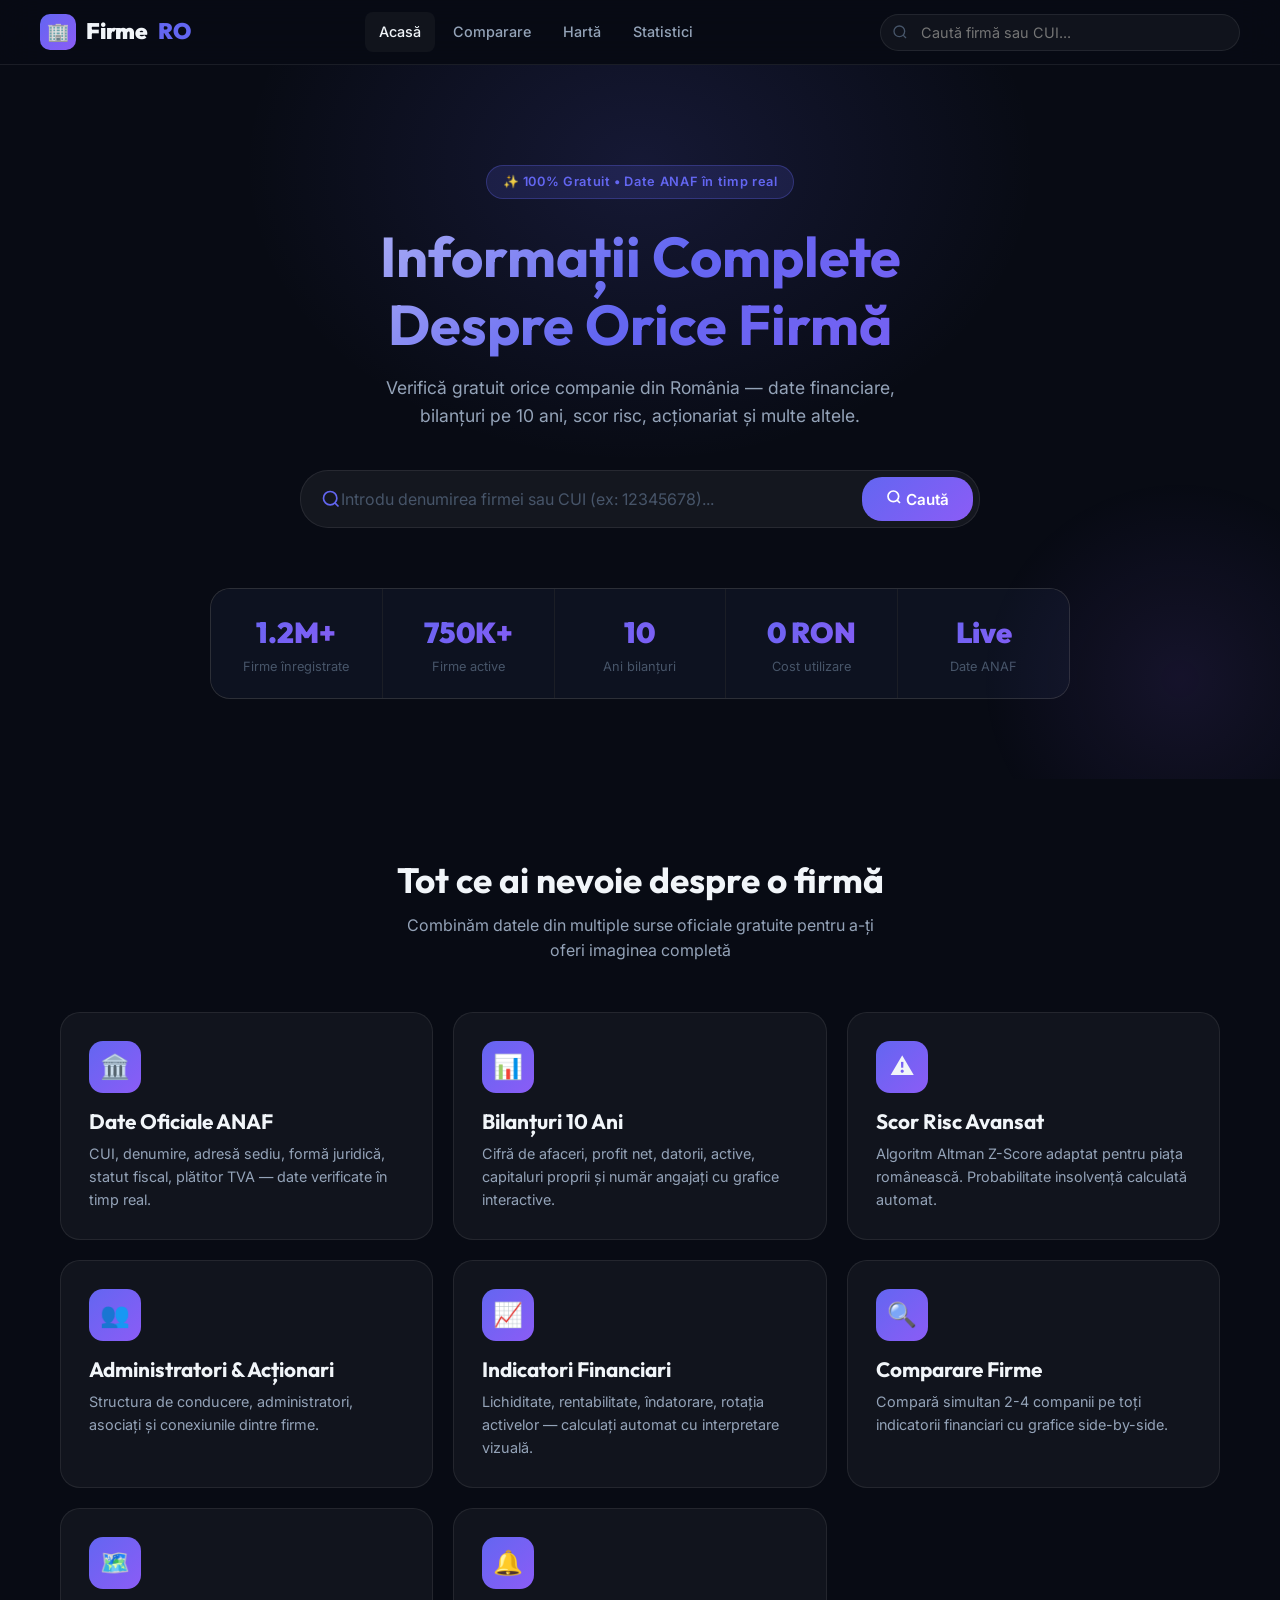
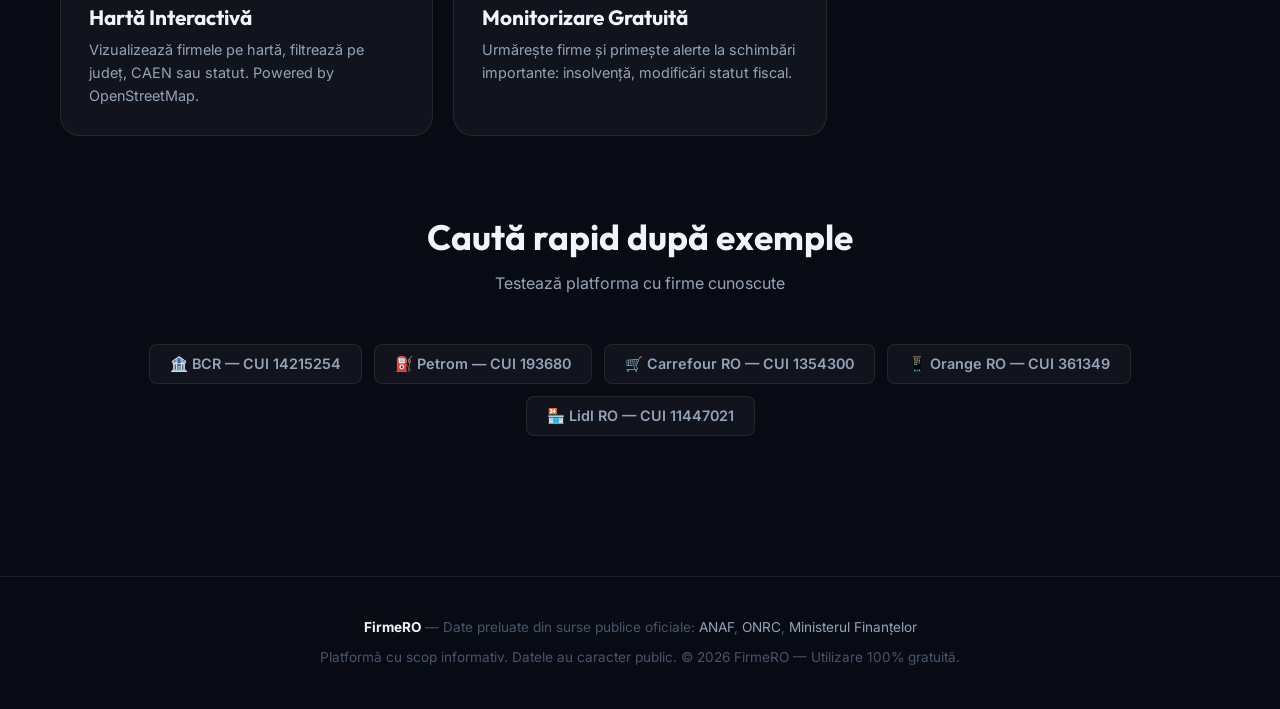
==== index.html @ efd2452d "Initial commit: FirmeRO frontend - platforma gratuita informatii firme Romania" ====
<!DOCTYPE html>
<html lang="ro">
<head>
<meta charset="UTF-8">
<meta name="viewport" content="width=device-width, initial-scale=1.0">
<title>FirmeRO — Informații Gratuite Despre Firme din România</title>
<meta name="description" content="Verifică gratuit orice firmă din România. Date financiare, bilanțuri, scor risc, acționariat. Alternativă gratuită la listafirme.ro, termene.ro și risco.ro.">
<link rel="stylesheet" href="css/main.css">
<link rel="icon" href="data:image/svg+xml,<svg xmlns='http://www.w3.org/2000/svg' viewBox='0 0 100 100'><text y='.9em' font-size='90'>🏢</text></svg>">
</head>
<body>

<nav class="navbar">
  <div class="navbar-inner">
    <a href="index.html" class="navbar-brand">
      <div class="brand-icon">🏢</div>
      Firme<span class="brand-dot">RO</span>
    </a>
    <nav class="navbar-nav">
      <a href="index.html" class="active">Acasă</a>
      <a href="comparare.html">Comparare</a>
      <a href="harta.html">Hartă</a>
      <a href="statistici.html">Statistici</a>
    </nav>
    <div class="navbar-search">
      <svg class="search-icon" width="16" height="16" fill="none" stroke="currentColor" stroke-width="2" viewBox="0 0 24 24"><circle cx="11" cy="11" r="8"/><path d="m21 21-4.35-4.35"/></svg>
      <input id="navSearch" class="search-input" type="text" placeholder="Caută firmă sau CUI...">
    </div>
  </div>
</nav>

<section class="hero">
  <div class="hero-badge">✨ 100% Gratuit &bull; Date ANAF în timp real</div>
  <h1 class="hero-title">Informații Complete<br>Despre Orice Firmă</h1>
  <p class="hero-subtitle">Verifică gratuit orice companie din România — date financiare, bilanțuri pe 10 ani, scor risc, acționariat și multe altele.</p>

  <div class="search-box" id="heroSearch">
    <div class="search-box-inner">
      <svg width="20" height="20" fill="none" stroke="#6366f1" stroke-width="2" viewBox="0 0 24 24" style="flex-shrink:0"><circle cx="11" cy="11" r="8"/><path d="m21 21-4.35-4.35"/></svg>
      <input id="mainSearchInput" class="search-box-input" type="text"
        placeholder="Introdu denumirea firmei sau CUI (ex: 12345678)..."
        autocomplete="off" spellcheck="false">
      <button class="search-box-btn" onclick="doSearch()">
        <svg width="16" height="16" fill="none" stroke="currentColor" stroke-width="2.5" viewBox="0 0 24 24"><circle cx="11" cy="11" r="8"/><path d="m21 21-4.35-4.35"/></svg>
        <span>Caută</span>
      </button>
    </div>
    <div class="search-dropdown" id="searchDropdown"></div>
  </div>

  <div class="stats-bar">
    <div class="stat-item">
      <div class="stat-num" id="statFirme">1.2M+</div>
      <div class="stat-label">Firme înregistrate</div>
    </div>
    <div class="stat-item">
      <div class="stat-num" id="statActive">750K+</div>
      <div class="stat-label">Firme active</div>
    </div>
    <div class="stat-item">
      <div class="stat-num">10</div>
      <div class="stat-label">Ani bilanțuri</div>
    </div>
    <div class="stat-item">
      <div class="stat-num">0 RON</div>
      <div class="stat-label">Cost utilizare</div>
    </div>
    <div class="stat-item">
      <div class="stat-num">Live</div>
      <div class="stat-label">Date ANAF</div>
    </div>
  </div>
</section>

<section class="recent-section container" id="recentSection" style="display:none">
  <h3 style="color:var(--text-secondary);font-size:0.9rem;font-weight:600;text-transform:uppercase;letter-spacing:.05em">Căutări recente</h3>
  <div class="recent-list" id="recentList"></div>
</section>

<section class="features-section">
  <div class="container">
    <div class="section-header">
      <h2 class="section-title">Tot ce ai nevoie despre o firmă</h2>
      <p class="section-subtitle">Combinăm datele din multiple surse oficiale gratuite pentru a-ți oferi imaginea completă</p>
    </div>
    <div class="features-grid">
      <div class="feature-card">
        <div class="feature-icon">🏛️</div>
        <h3>Date Oficiale ANAF</h3>
        <p>CUI, denumire, adresă sediu, formă juridică, statut fiscal, plătitor TVA — date verificate în timp real.</p>
      </div>
      <div class="feature-card">
        <div class="feature-icon">📊</div>
        <h3>Bilanțuri 10 Ani</h3>
        <p>Cifră de afaceri, profit net, datorii, active, capitaluri proprii și număr angajați cu grafice interactive.</p>
      </div>
      <div class="feature-card">
        <div class="feature-icon">⚠️</div>
        <h3>Scor Risc Avansat</h3>
        <p>Algoritm Altman Z-Score adaptat pentru piața românească. Probabilitate insolvență calculată automat.</p>
      </div>
      <div class="feature-card">
        <div class="feature-icon">👥</div>
        <h3>Administratori & Acționari</h3>
        <p>Structura de conducere, administratori, asociați și conexiunile dintre firme.</p>
      </div>
      <div class="feature-card">
        <div class="feature-icon">📈</div>
        <h3>Indicatori Financiari</h3>
        <p>Lichiditate, rentabilitate, îndatorare, rotația activelor — calculați automat cu interpretare vizuală.</p>
      </div>
      <div class="feature-card">
        <div class="feature-icon">🔍</div>
        <h3>Comparare Firme</h3>
        <p>Compară simultan 2-4 companii pe toți indicatorii financiari cu grafice side-by-side.</p>
      </div>
      <div class="feature-card">
        <div class="feature-icon">🗺️</div>
        <h3>Hartă Interactivă</h3>
        <p>Vizualizează firmele pe hartă, filtrează pe județ, CAEN sau statut. Powered by OpenStreetMap.</p>
      </div>
      <div class="feature-card">
        <div class="feature-icon">🔔</div>
        <h3>Monitorizare Gratuită</h3>
        <p>Urmărește firme și primește alerte la schimbări importante: insolvență, modificări statut fiscal.</p>
      </div>
    </div>
  </div>
</section>

<section class="container" style="padding-bottom:60px">
  <div class="section-header">
    <h2 class="section-title">Caută rapid după exemple</h2>
    <p class="section-subtitle">Testează platforma cu firme cunoscute</p>
  </div>
  <div style="display:flex;flex-wrap:wrap;gap:12px;justify-content:center;margin-top:24px" id="quickExamples">
    <button class="btn btn-ghost" onclick="goFirma('14215254')">🏦 BCR — CUI 14215254</button>
    <button class="btn btn-ghost" onclick="goFirma('193680')">⛽ Petrom — CUI 193680</button>
    <button class="btn btn-ghost" onclick="goFirma('1354300')">🛒 Carrefour RO — CUI 1354300</button>
    <button class="btn btn-ghost" onclick="goFirma('361349')">📱 Orange RO — CUI 361349</button>
    <button class="btn btn-ghost" onclick="goFirma('11447021')">🏪 Lidl RO — CUI 11447021</button>
  </div>
</section>

<footer class="footer">
  <div class="container">
    <p style="margin-bottom:8px">
      <strong style="color:var(--text-primary)">FirmeRO</strong> — Date preluate din surse publice oficiale: 
      <a href="https://www.anaf.ro" target="_blank">ANAF</a>,
      <a href="https://www.onrc.ro" target="_blank">ONRC</a>,
      <a href="https://www.mfinante.gov.ro" target="_blank">Ministerul Finanțelor</a>
    </p>
    <p>Platformă cu scop informativ. Datele au caracter public. © 2026 FirmeRO — Utilizare 100% gratuită.</p>
  </div>
</footer>

<script src="js/api.js"></script>
<script src="js/search.js"></script>
<script>
function goFirma(cui) { window.location.href = `firma.html?cui=${cui}`; }
function doSearch() {
  const val = document.getElementById('mainSearchInput').value.trim();
  if (!val) return;
  const cui = val.replace(/\D/g,'');
  if (cui.length >= 4) goFirma(cui);
}
document.getElementById('mainSearchInput').addEventListener('keydown', e => { if(e.key==='Enter') doSearch(); });
document.getElementById('navSearch').addEventListener('keydown', e => {
  if(e.key==='Enter') {
    const val = e.target.value.trim().replace(/\D/g,'');
    if(val.length>=4) goFirma(val);
  }
});
initSearch('mainSearchInput','searchDropdown');
loadRecentSearches();
</script>
</body>
</html>
---- css/main.css ----
@import url('https://fonts.googleapis.com/css2?family=Inter:wght@300;400;500;600;700;800&family=Outfit:wght@400;600;700;900&display=swap');

:root {
  --bg-primary: #080b14;
  --bg-secondary: #0d1220;
  --bg-card: rgba(255,255,255,0.04);
  --bg-card-hover: rgba(255,255,255,0.07);
  --border: rgba(255,255,255,0.08);
  --border-hover: rgba(99,102,241,0.5);

  --accent: #6366f1;
  --accent-2: #8b5cf6;
  --accent-3: #06b6d4;
  --accent-glow: rgba(99,102,241,0.3);

  --green: #10b981;
  --red: #ef4444;
  --yellow: #f59e0b;
  --orange: #f97316;

  --text-primary: #f1f5f9;
  --text-secondary: #94a3b8;
  --text-muted: #475569;

  --radius-sm: 8px;
  --radius-md: 14px;
  --radius-lg: 20px;
  --radius-xl: 28px;

  --shadow-glow: 0 0 40px rgba(99,102,241,0.15);
  --shadow-card: 0 4px 24px rgba(0,0,0,0.4);

  --transition: all 0.2s cubic-bezier(0.4,0,0.2,1);
  --transition-slow: all 0.4s cubic-bezier(0.4,0,0.2,1);
}

*, *::before, *::after { box-sizing: border-box; margin: 0; padding: 0; }

html { scroll-behavior: smooth; font-size: 16px; }

body {
  font-family: 'Inter', sans-serif;
  background: var(--bg-primary);
  color: var(--text-primary);
  line-height: 1.6;
  min-height: 100vh;
  overflow-x: hidden;
}

/* ── SCROLLBAR ── */
::-webkit-scrollbar { width: 6px; }
::-webkit-scrollbar-track { background: var(--bg-primary); }
::-webkit-scrollbar-thumb { background: var(--accent); border-radius: 3px; }

/* ── TYPOGRAPHY ── */
h1,h2,h3,h4,h5 { font-family: 'Outfit', sans-serif; font-weight: 700; line-height: 1.2; }
h1 { font-size: clamp(2rem,5vw,3.5rem); }
h2 { font-size: clamp(1.5rem,3vw,2.2rem); }
h3 { font-size: 1.3rem; }
h4 { font-size: 1.1rem; }

a { color: var(--accent); text-decoration: none; transition: var(--transition); }
a:hover { color: var(--accent-2); }

/* ── LAYOUT ── */
.container { max-width: 1200px; margin: 0 auto; padding: 0 20px; }
.container-wide { max-width: 1400px; margin: 0 auto; padding: 0 20px; }

/* ── GLASS CARD ── */
.card {
  background: var(--bg-card);
  border: 1px solid var(--border);
  border-radius: var(--radius-lg);
  backdrop-filter: blur(12px);
  -webkit-backdrop-filter: blur(12px);
  transition: var(--transition);
}
.card:hover { border-color: var(--border-hover); box-shadow: var(--shadow-glow); }
.card-body { padding: 24px; }

/* ── NAVBAR ── */
.navbar {
  position: sticky; top: 0; z-index: 100;
  background: rgba(8,11,20,0.85);
  backdrop-filter: blur(20px);
  border-bottom: 1px solid var(--border);
  padding: 0 20px;
}
.navbar-inner {
  max-width: 1200px; margin: 0 auto;
  display: flex; align-items: center; justify-content: space-between;
  height: 64px; gap: 20px;
}
.navbar-brand {
  display: flex; align-items: center; gap: 10px;
  font-family: 'Outfit', sans-serif; font-size: 1.4rem; font-weight: 900;
  color: var(--text-primary); text-decoration: none;
}
.navbar-brand .brand-dot { color: var(--accent); }
.navbar-brand .brand-icon {
  width: 36px; height: 36px;
  background: linear-gradient(135deg, var(--accent), var(--accent-2));
  border-radius: 10px;
  display: flex; align-items: center; justify-content: center;
  font-size: 18px;
}
.navbar-nav { display: flex; align-items: center; gap: 4px; }
.navbar-nav a {
  padding: 8px 14px; border-radius: var(--radius-sm);
  color: var(--text-secondary); font-size: 0.9rem; font-weight: 500;
  transition: var(--transition);
}
.navbar-nav a:hover, .navbar-nav a.active {
  color: var(--text-primary);
  background: var(--bg-card);
}
.navbar-search { flex: 1; max-width: 360px; }
.navbar-search .search-input {
  width: 100%; padding: 9px 16px 9px 40px;
  background: var(--bg-card); border: 1px solid var(--border);
  border-radius: 100px; color: var(--text-primary);
  font-size: 0.9rem; font-family: 'Inter', sans-serif;
  transition: var(--transition);
}
.navbar-search .search-input:focus {
  outline: none; border-color: var(--accent);
  box-shadow: 0 0 0 3px var(--accent-glow);
}
.navbar-search { position: relative; }
.navbar-search .search-icon {
  position: absolute; left: 12px; top: 50%; transform: translateY(-50%);
  color: var(--text-muted); pointer-events: none;
}

/* ── HERO SEARCH ── */
.hero {
  padding: 100px 20px 80px;
  text-align: center;
  position: relative; overflow: hidden;
}
.hero::before {
  content: '';
  position: absolute; top: -200px; left: 50%; transform: translateX(-50%);
  width: 800px; height: 600px;
  background: radial-gradient(ellipse at center, rgba(99,102,241,0.15) 0%, transparent 70%);
  pointer-events: none;
}
.hero::after {
  content: '';
  position: absolute; bottom: -100px; right: -100px;
  width: 400px; height: 400px;
  background: radial-gradient(ellipse at center, rgba(139,92,246,0.1) 0%, transparent 70%);
  pointer-events: none;
}
.hero-badge {
  display: inline-flex; align-items: center; gap: 8px;
  padding: 6px 16px; border-radius: 100px;
  background: rgba(99,102,241,0.15); border: 1px solid rgba(99,102,241,0.3);
  color: var(--accent); font-size: 0.8rem; font-weight: 600;
  margin-bottom: 24px; letter-spacing: 0.05em;
  animation: fadeInDown 0.6s ease;
}
.hero-title {
  animation: fadeInUp 0.6s ease 0.1s both;
  background: linear-gradient(135deg, #f1f5f9 0%, var(--accent) 50%, var(--accent-2) 100%);
  -webkit-background-clip: text; -webkit-text-fill-color: transparent;
  background-clip: text;
  margin-bottom: 16px;
}
.hero-subtitle {
  color: var(--text-secondary); font-size: 1.1rem;
  max-width: 560px; margin: 0 auto 40px;
  animation: fadeInUp 0.6s ease 0.2s both;
}

/* ── SEARCH BOX ── */
.search-box {
  max-width: 680px; margin: 0 auto;
  position: relative;
  animation: fadeInUp 0.6s ease 0.3s both;
}
.search-box-inner {
  display: flex; align-items: center;
  background: rgba(255,255,255,0.05);
  border: 1px solid var(--border);
  border-radius: var(--radius-xl);
  padding: 6px 6px 6px 20px;
  backdrop-filter: blur(12px);
  transition: var(--transition);
}
.search-box-inner:focus-within {
  border-color: var(--accent);
  box-shadow: 0 0 0 4px var(--accent-glow), var(--shadow-glow);
}
.search-box-input {
  flex: 1; background: none; border: none; outline: none;
  color: var(--text-primary); font-size: 1rem;
  font-family: 'Inter', sans-serif;
  padding: 10px 0;
}
.search-box-input::placeholder { color: var(--text-muted); }
.search-box-btn {
  padding: 12px 24px; border-radius: var(--radius-lg);
  background: linear-gradient(135deg, var(--accent), var(--accent-2));
  color: white; border: none; cursor: pointer;
  font-weight: 600; font-size: 0.95rem;
  font-family: 'Inter', sans-serif;
  transition: var(--transition);
  white-space: nowrap;
}
.search-box-btn:hover { transform: translateY(-1px); box-shadow: 0 8px 24px rgba(99,102,241,0.4); }
.search-box-btn:active { transform: translateY(0); }

/* ── SEARCH DROPDOWN ── */
.search-dropdown {
  position: absolute; top: calc(100% + 8px); left: 0; right: 0;
  background: var(--bg-secondary); border: 1px solid var(--border);
  border-radius: var(--radius-md); overflow: hidden;
  box-shadow: var(--shadow-card);
  z-index: 50; display: none;
}
.search-dropdown.visible { display: block; animation: fadeInDown 0.15s ease; }
.search-dropdown-item {
  display: flex; align-items: center; gap: 12px;
  padding: 12px 16px; cursor: pointer;
  transition: var(--transition); border-bottom: 1px solid var(--border);
}
.search-dropdown-item:last-child { border-bottom: none; }
.search-dropdown-item:hover { background: var(--bg-card); }
.search-dropdown-item .item-icon {
  width: 36px; height: 36px; border-radius: var(--radius-sm);
  background: var(--bg-card); display: flex; align-items: center; justify-content: center;
  font-size: 16px; flex-shrink: 0;
}
.search-dropdown-item .item-name { font-weight: 600; font-size: 0.9rem; }
.search-dropdown-item .item-cui { font-size: 0.8rem; color: var(--text-muted); }
.search-dropdown-item .item-status {
  margin-left: auto; font-size: 0.75rem; font-weight: 600;
  padding: 2px 8px; border-radius: 100px;
}
.status-active { background: rgba(16,185,129,0.15); color: var(--green); }
.status-inactive { background: rgba(239,68,68,0.15); color: var(--red); }

/* ── STATS BAR ── */
.stats-bar {
  display: grid; grid-template-columns: repeat(auto-fit, minmax(150px, 1fr));
  gap: 1px; background: var(--border);
  border: 1px solid var(--border); border-radius: var(--radius-lg);
  overflow: hidden; margin: 60px auto 0; max-width: 860px;
  animation: fadeInUp 0.6s ease 0.4s both;
}
.stat-item {
  background: var(--bg-secondary); padding: 20px;
  text-align: center; transition: var(--transition);
}
.stat-item:hover { background: var(--bg-card); }
.stat-num {
  font-family: 'Outfit', sans-serif; font-size: 1.8rem; font-weight: 900;
  background: linear-gradient(135deg, var(--accent), var(--accent-2));
  -webkit-background-clip: text; -webkit-text-fill-color: transparent; background-clip: text;
}
.stat-label { font-size: 0.8rem; color: var(--text-muted); margin-top: 2px; }

/* ── FEATURES GRID ── */
.features-section { padding: 80px 20px; }
.section-header { text-align: center; margin-bottom: 48px; }
.section-title { margin-bottom: 12px; }
.section-subtitle { color: var(--text-secondary); max-width: 500px; margin: 0 auto; }
.features-grid { display: grid; grid-template-columns: repeat(auto-fit, minmax(280px, 1fr)); gap: 20px; }
.feature-card {
  padding: 28px;
  background: var(--bg-card);
  border: 1px solid var(--border);
  border-radius: var(--radius-lg);
  transition: var(--transition);
  position: relative; overflow: hidden;
}
.feature-card::before {
  content: '';
  position: absolute; top: 0; left: 0; right: 0; height: 2px;
  background: linear-gradient(90deg, var(--accent), var(--accent-2));
  opacity: 0; transition: var(--transition);
}
.feature-card:hover { transform: translateY(-4px); border-color: var(--border-hover); box-shadow: var(--shadow-glow); }
.feature-card:hover::before { opacity: 1; }
.feature-icon {
  width: 52px; height: 52px; border-radius: var(--radius-md);
  background: linear-gradient(135deg, var(--accent), var(--accent-2));
  display: flex; align-items: center; justify-content: center;
  font-size: 24px; margin-bottom: 16px;
}
.feature-card h3 { margin-bottom: 8px; }
.feature-card p { color: var(--text-secondary); font-size: 0.9rem; }

/* ── RECENT SEARCHES ── */
.recent-section { padding: 0 20px 60px; }
.recent-list { display: flex; flex-wrap: wrap; gap: 10px; margin-top: 20px; }
.recent-chip {
  display: flex; align-items: center; gap: 8px;
  padding: 8px 14px; border-radius: 100px;
  background: var(--bg-card); border: 1px solid var(--border);
  color: var(--text-secondary); font-size: 0.85rem;
  cursor: pointer; transition: var(--transition);
}
.recent-chip:hover { border-color: var(--accent); color: var(--text-primary); }
.recent-chip .chip-remove { opacity: 0.5; font-size: 12px; }
.recent-chip:hover .chip-remove { opacity: 1; }

/* ── BUTTONS ── */
.btn {
  display: inline-flex; align-items: center; gap: 8px;
  padding: 10px 20px; border-radius: var(--radius-sm);
  font-family: 'Inter', sans-serif; font-weight: 600; font-size: 0.9rem;
  cursor: pointer; border: none; transition: var(--transition); text-decoration: none;
}
.btn-primary {
  background: linear-gradient(135deg, var(--accent), var(--accent-2));
  color: white;
}
.btn-primary:hover { transform: translateY(-1px); box-shadow: 0 6px 20px rgba(99,102,241,0.4); color: white; }
.btn-ghost {
  background: var(--bg-card); border: 1px solid var(--border);
  color: var(--text-secondary);
}
.btn-ghost:hover { border-color: var(--accent); color: var(--text-primary); }
.btn-sm { padding: 7px 14px; font-size: 0.82rem; }
.btn-lg { padding: 14px 28px; font-size: 1rem; }

/* ── BADGES ── */
.badge {
  display: inline-flex; align-items: center; gap: 5px;
  padding: 3px 10px; border-radius: 100px;
  font-size: 0.75rem; font-weight: 600;
}
.badge-green { background: rgba(16,185,129,0.15); color: var(--green); border: 1px solid rgba(16,185,129,0.3); }
.badge-red { background: rgba(239,68,68,0.15); color: var(--red); border: 1px solid rgba(239,68,68,0.3); }
.badge-yellow { background: rgba(245,158,11,0.15); color: var(--yellow); border: 1px solid rgba(245,158,11,0.3); }
.badge-blue { background: rgba(99,102,241,0.15); color: var(--accent); border: 1px solid rgba(99,102,241,0.3); }
.badge-gray { background: rgba(148,163,184,0.1); color: var(--text-muted); border: 1px solid var(--border); }

/* ── TABS ── */
.tabs { display: flex; gap: 4px; padding: 4px; background: var(--bg-secondary); border-radius: var(--radius-md); overflow-x: auto; }
.tab-btn {
  padding: 10px 18px; border-radius: var(--radius-sm);
  background: none; border: none; color: var(--text-muted);
  font-family: 'Inter', sans-serif; font-weight: 500; font-size: 0.9rem;
  cursor: pointer; transition: var(--transition); white-space: nowrap;
}
.tab-btn.active { background: var(--bg-card); color: var(--text-primary); }
.tab-content { display: none; }
.tab-content.active { display: block; }

/* ── SKELETON ── */
.skeleton {
  background: linear-gradient(90deg, var(--bg-card) 0%, rgba(255,255,255,0.08) 50%, var(--bg-card) 100%);
  background-size: 200% 100%;
  animation: shimmer 1.5s infinite;
  border-radius: var(--radius-sm);
}
@keyframes shimmer { 0% { background-position: 200% 0; } 100% { background-position: -200% 0; } }

/* ── RISK RING ── */
.risk-ring-wrap { position: relative; width: 120px; height: 120px; }
.risk-ring-wrap svg { transform: rotate(-90deg); }
.risk-ring-bg { fill: none; stroke: var(--bg-secondary); stroke-width: 8; }
.risk-ring-val { fill: none; stroke-width: 8; stroke-linecap: round; transition: stroke-dashoffset 1s ease; }
.risk-ring-text {
  position: absolute; inset: 0;
  display: flex; flex-direction: column; align-items: center; justify-content: center;
}
.risk-ring-num { font-family: 'Outfit', sans-serif; font-size: 1.8rem; font-weight: 900; }
.risk-ring-label { font-size: 0.7rem; color: var(--text-muted); }

/* ── RISK LOW/MED/HIGH ── */
.risk-low .risk-ring-val { stroke: var(--green); }
.risk-low .risk-ring-num { color: var(--green); }
.risk-med .risk-ring-val { stroke: var(--yellow); }
.risk-med .risk-ring-num { color: var(--yellow); }
.risk-high .risk-ring-val { stroke: var(--red); }
.risk-high .risk-ring-num { color: var(--red); }

/* ── TABLE ── */
.data-table { width: 100%; border-collapse: collapse; }
.data-table th {
  padding: 12px 16px; text-align: left;
  color: var(--text-muted); font-size: 0.8rem; font-weight: 600;
  border-bottom: 1px solid var(--border); background: var(--bg-secondary);
  text-transform: uppercase; letter-spacing: 0.05em;
}
.data-table td {
  padding: 13px 16px; border-bottom: 1px solid var(--border);
  font-size: 0.9rem; transition: var(--transition);
}
.data-table tr:hover td { background: var(--bg-card); }
.data-table tr:last-child td { border-bottom: none; }

/* ── INFO GRID ── */
.info-grid { display: grid; grid-template-columns: repeat(auto-fill, minmax(220px, 1fr)); gap: 16px; }
.info-item { padding: 16px; background: var(--bg-secondary); border-radius: var(--radius-md); }
.info-label { font-size: 0.75rem; color: var(--text-muted); font-weight: 600; text-transform: uppercase; letter-spacing: 0.05em; margin-bottom: 6px; }
.info-value { font-size: 0.95rem; font-weight: 600; }

/* ── CHART WRAPPER ── */
.chart-wrap { position: relative; height: 280px; }

/* ── FOOTER ── */
.footer {
  border-top: 1px solid var(--border);
  padding: 40px 20px; margin-top: 80px;
  text-align: center; color: var(--text-muted); font-size: 0.85rem;
}
.footer a { color: var(--text-secondary); }
.footer a:hover { color: var(--accent); }

/* ── ANIMATIONS ── */
@keyframes fadeInUp { from { opacity: 0; transform: translateY(20px); } to { opacity: 1; transform: translateY(0); } }
@keyframes fadeInDown { from { opacity: 0; transform: translateY(-10px); } to { opacity: 1; transform: translateY(0); } }
@keyframes pulse { 0%,100% { opacity: 1; } 50% { opacity: 0.5; } }
.animate-in { animation: fadeInUp 0.5s ease both; }

/* ── RESPONSIVE ── */
@media (max-width: 768px) {
  .navbar-nav { display: none; }
  .hero { padding: 60px 20px 50px; }
  .stats-bar { grid-template-columns: repeat(2, 1fr); }
  .features-grid { grid-template-columns: 1fr; }
}
@media (max-width: 480px) {
  .search-box-btn span { display: none; }
  .stats-bar { grid-template-columns: 1fr 1fr; }
}
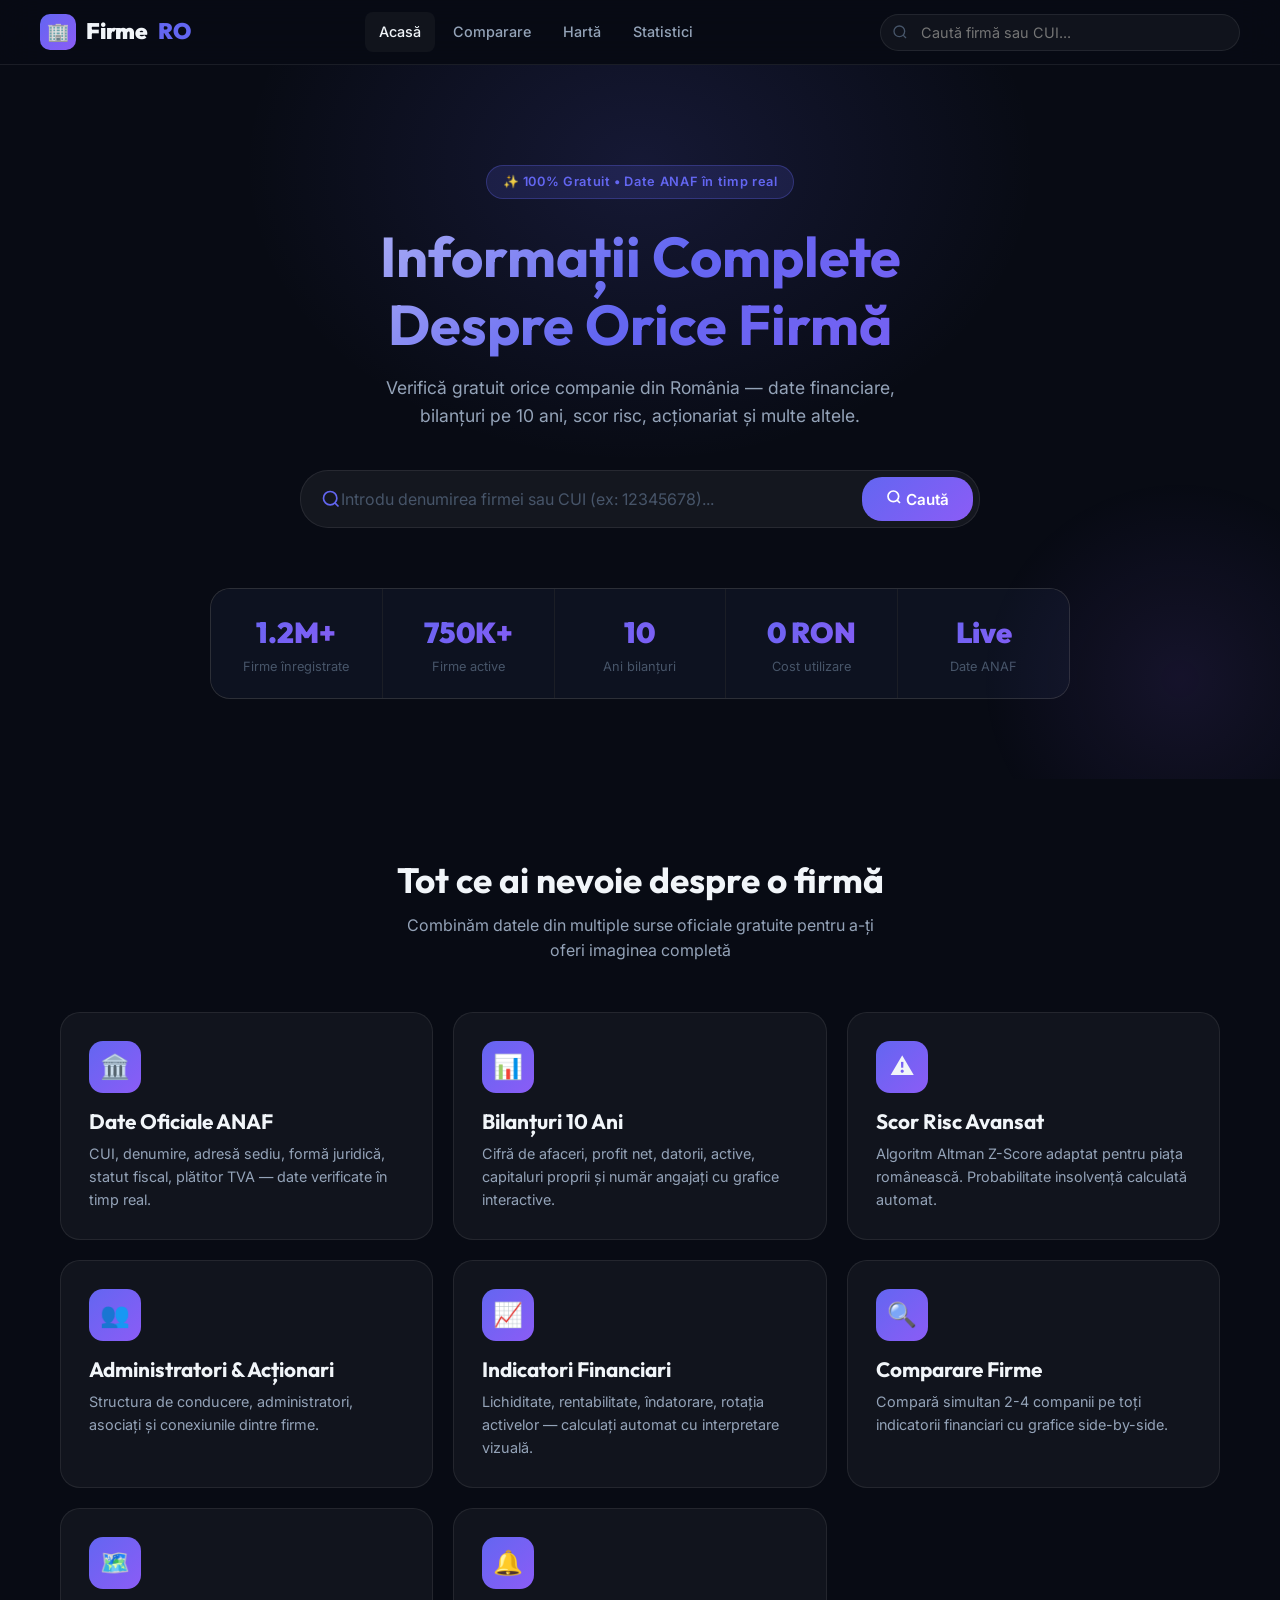
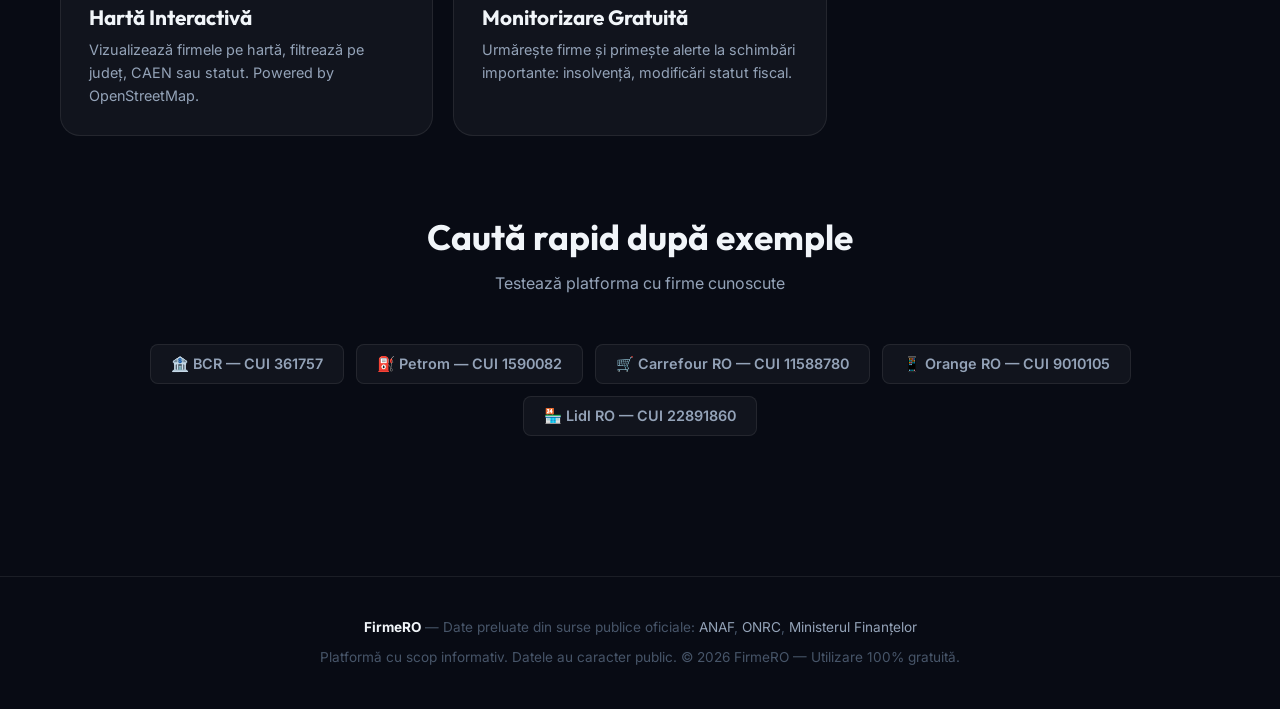
==== commit 53b1ffc4: "fix(ui): update example CUIs and remove buggy direct browser fallback" ====
--- a/index.html
+++ b/index.html
@@ -134,11 +134,11 @@
     <p class="section-subtitle">Testează platforma cu firme cunoscute</p>
   </div>
   <div style="display:flex;flex-wrap:wrap;gap:12px;justify-content:center;margin-top:24px" id="quickExamples">
-    <button class="btn btn-ghost" onclick="goFirma('14215254')">🏦 BCR — CUI 14215254</button>
-    <button class="btn btn-ghost" onclick="goFirma('193680')">⛽ Petrom — CUI 193680</button>
-    <button class="btn btn-ghost" onclick="goFirma('1354300')">🛒 Carrefour RO — CUI 1354300</button>
-    <button class="btn btn-ghost" onclick="goFirma('361349')">📱 Orange RO — CUI 361349</button>
-    <button class="btn btn-ghost" onclick="goFirma('11447021')">🏪 Lidl RO — CUI 11447021</button>
+    <button class="btn btn-ghost" onclick="goFirma('361757')">🏦 BCR — CUI 361757</button>
+    <button class="btn btn-ghost" onclick="goFirma('1590082')">⛽ Petrom — CUI 1590082</button>
+    <button class="btn btn-ghost" onclick="goFirma('11588780')">🛒 Carrefour RO — CUI 11588780</button>
+    <button class="btn btn-ghost" onclick="goFirma('9010105')">📱 Orange RO — CUI 9010105</button>
+    <button class="btn btn-ghost" onclick="goFirma('22891860')">🏪 Lidl RO — CUI 22891860</button>
   </div>
 </section>
 
@@ -154,6 +154,7 @@
   </div>
 </footer>
 
+<script>window.FIRME_API_URL = 'https://firme-ro-api-production.up.railway.app';</script>
 <script src="js/api.js"></script>
 <script src="js/search.js"></script>
 <script>
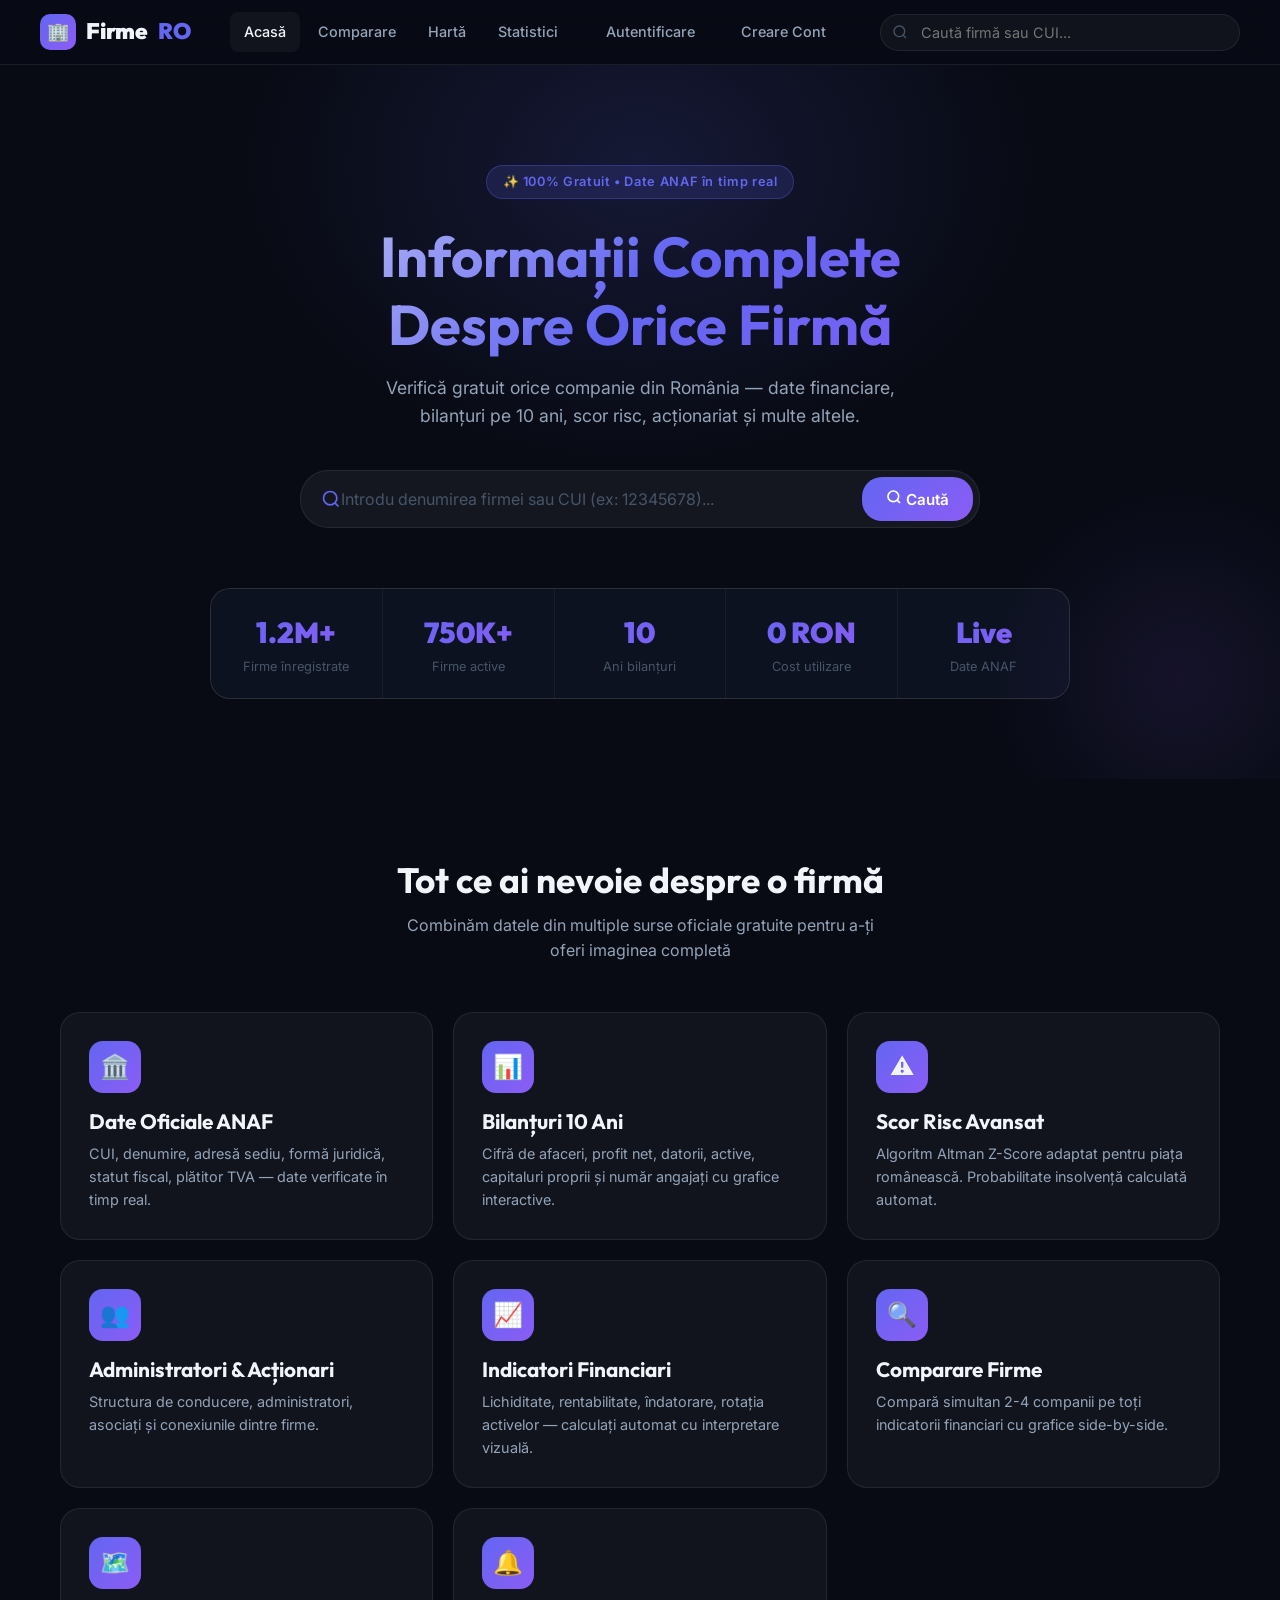
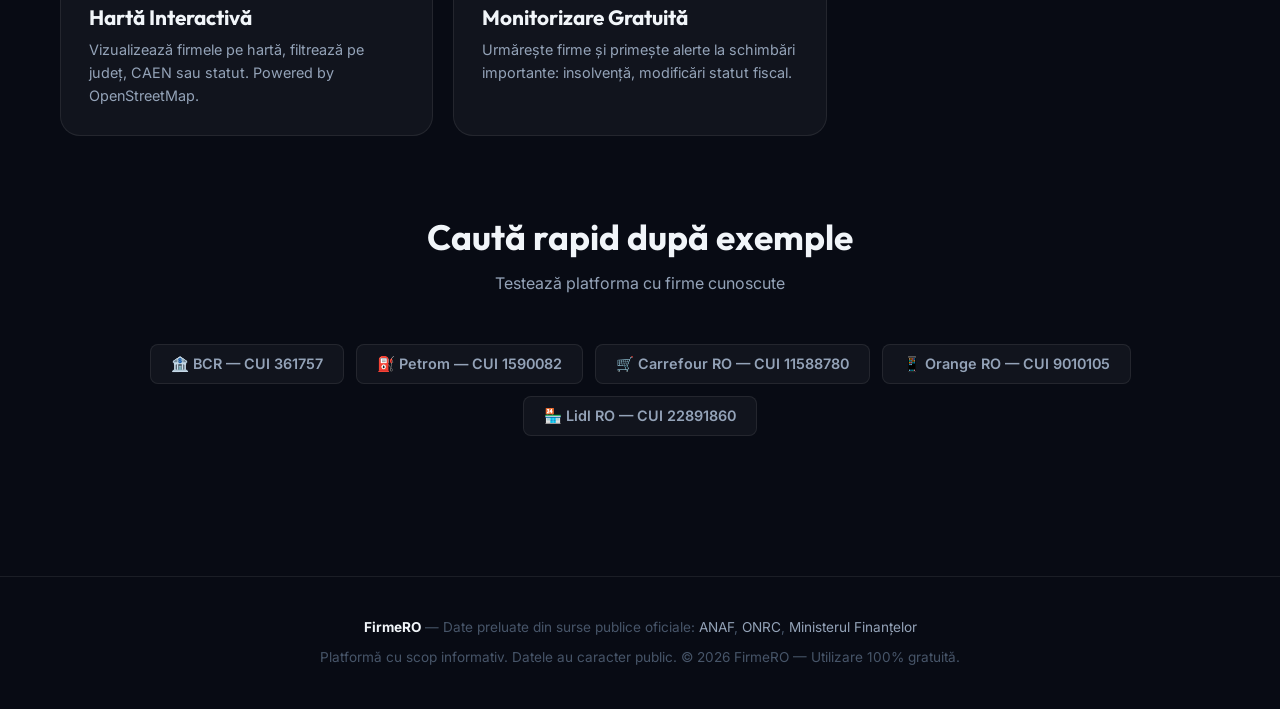
==== commit dfd6d0f5: "feat: user accounts, authentication, and favorites" ====
--- a/index.html
+++ b/index.html
@@ -16,11 +16,13 @@
       <div class="brand-icon">🏢</div>
       Firme<span class="brand-dot">RO</span>
     </a>
+    <button class="navbar-toggle" onclick="document.querySelector('.navbar-nav').classList.toggle('open')" aria-label="Meniu">☰</button>
     <nav class="navbar-nav">
       <a href="index.html" class="active">Acasă</a>
       <a href="comparare.html">Comparare</a>
       <a href="harta.html">Hartă</a>
       <a href="statistici.html">Statistici</a>
+      <div class="auth-links" style="display: flex; gap: 1rem; align-items: center; margin-left: 1rem;"></div>
     </nav>
     <div class="navbar-search">
       <svg class="search-icon" width="16" height="16" fill="none" stroke="currentColor" stroke-width="2" viewBox="0 0 24 24"><circle cx="11" cy="11" r="8"/><path d="m21 21-4.35-4.35"/></svg>
@@ -156,6 +158,7 @@
 
 <script>window.FIRME_API_URL = 'https://firme-ro-api-production.up.railway.app';</script>
 <script src="js/api.js"></script>
+<script src="js/auth.js"></script>
 <script src="js/search.js"></script>
 <script>
 function goFirma(cui) { window.location.href = `firma.html?cui=${cui}`; }
--- a/css/main.css
+++ b/css/main.css
@@ -418,9 +418,25 @@
 @keyframes pulse { 0%,100% { opacity: 1; } 50% { opacity: 0.5; } }
 .animate-in { animation: fadeInUp 0.5s ease both; }
 
+/* ── HAMBURGER MENU ── */
+.navbar-toggle {
+  display: none; background: none; border: none; cursor: pointer;
+  padding: 8px; color: var(--text-primary); font-size: 1.5rem; line-height: 1;
+}
+
 /* ── RESPONSIVE ── */
 @media (max-width: 768px) {
-  .navbar-nav { display: none; }
+  .navbar-nav {
+    display: none; position: absolute; top: 64px; left: 0; right: 0;
+    background: rgba(8,11,20,0.97); backdrop-filter: blur(20px);
+    flex-direction: column; padding: 12px 20px; gap: 4px;
+    border-bottom: 1px solid var(--border);
+    animation: fadeInDown 0.2s ease;
+  }
+  .navbar-nav.open { display: flex; }
+  .navbar-nav a { padding: 12px 14px; font-size: 1rem; }
+  .navbar-toggle { display: block; }
+  .navbar-search { display: none; }
   .hero { padding: 60px 20px 50px; }
   .stats-bar { grid-template-columns: repeat(2, 1fr); }
   .features-grid { grid-template-columns: 1fr; }
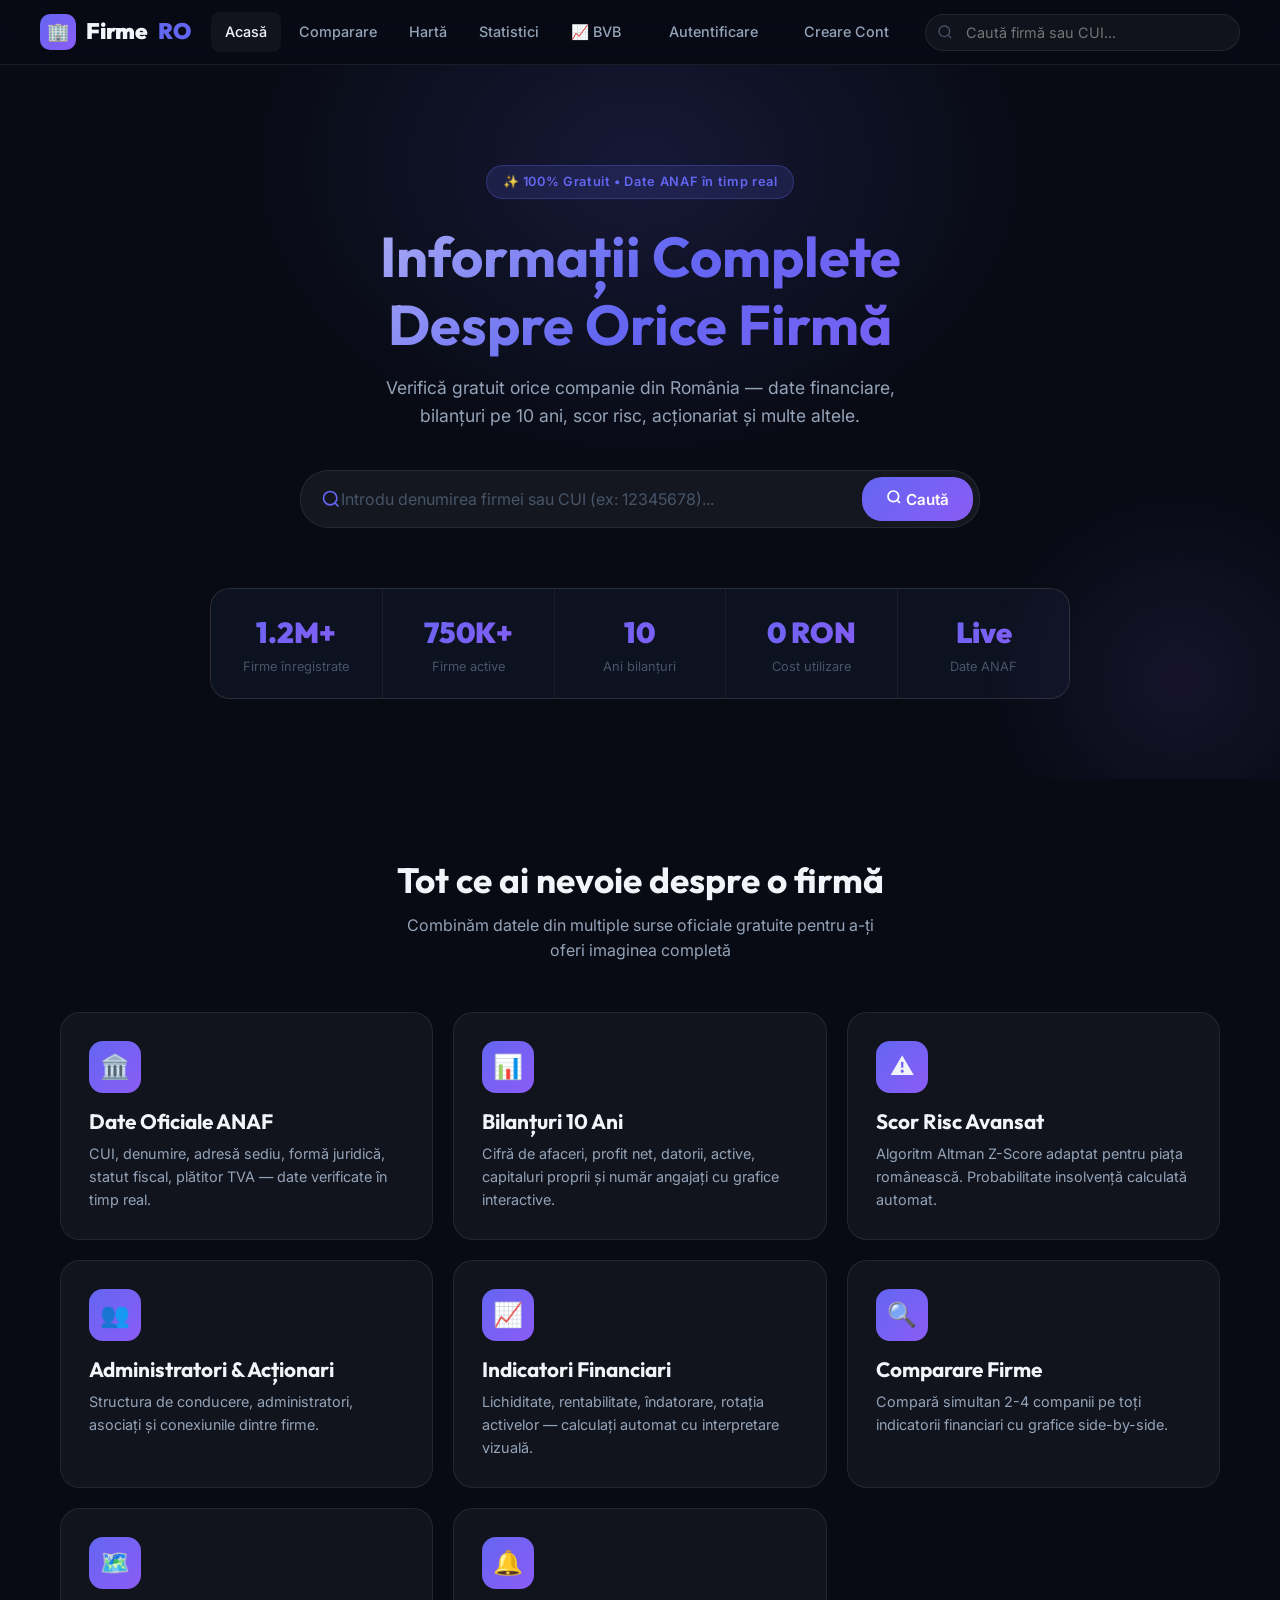
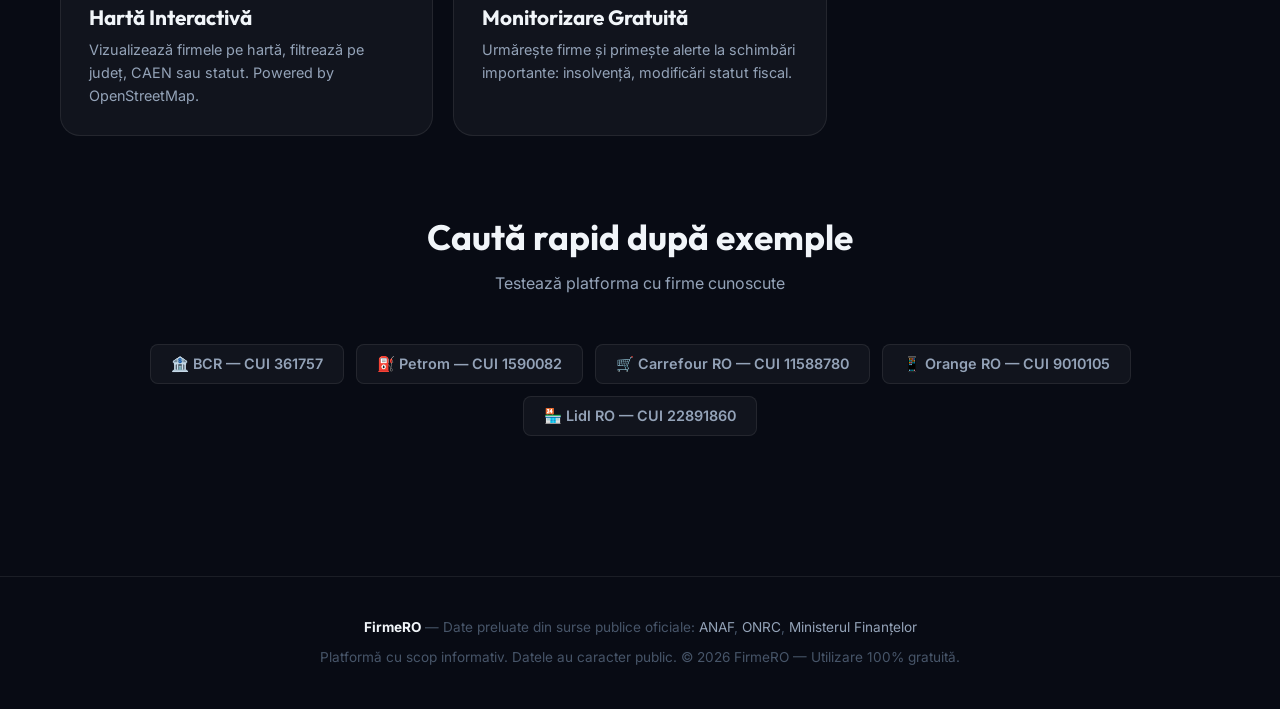
==== commit 34724e5a: "feat: add BVB page with stock listing, DCF analysis, and company mapping" ====
--- a/index.html
+++ b/index.html
@@ -22,6 +22,7 @@
       <a href="comparare.html">Comparare</a>
       <a href="harta.html">Hartă</a>
       <a href="statistici.html">Statistici</a>
+      <a href="bvb.html">📈 BVB</a>
       <div class="auth-links" style="display: flex; gap: 1rem; align-items: center; margin-left: 1rem;"></div>
     </nav>
     <div class="navbar-search">
